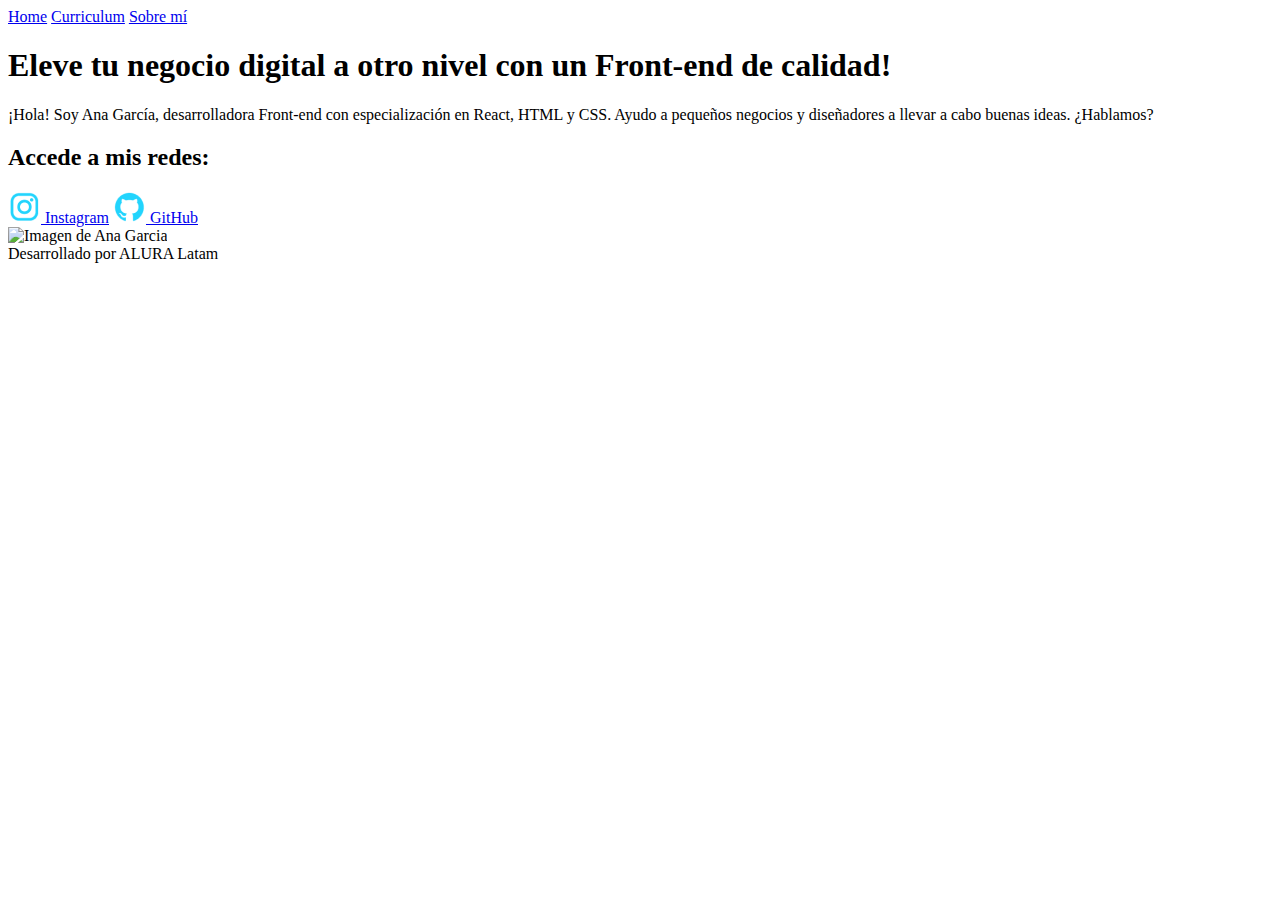
==== index.html @ be581c03 "Creando el proyecto" ====
<!DOCTYPE html>
<html lang="es">
<head>
    <meta charset="UTF-8">
    <meta http-equiv="X-UA-Compatible" content="IE=edge">
    <meta name="viewport" content="width=device-width, initial-scale=1.0">
    <title>Prueba ALURA</title>
    <link rel="stylesheet" href="style/style.css">
    <link rel="stylesheet" href="">
</head>
<body>
    <header class="header">
        <nav class="header__menu">
            <a class="header__menu__link" href="index.html">Home</a>
            <a class="header__menu__link" href="Curriculum.html">Curriculum</a>
            <a class="header__menu__link" href="about.html">Sobre mí</a>
        </nav>
    </header>
    <main class="presentacion">
        <section class="presentacion__contenido">
            <h1 class="presentacion__contenido__titulo">Eleve tu negocio digital a otro nivel<strong class="resaltar-Titulo"> con un Front-end de calidad!</strong></h1>
            <p class="presentacion__contenido__texto">¡Hola! Soy Ana García, desarrolladora Front-end con especialización en React, HTML y CSS.
                Ayudo a pequeños negocios y diseñadores a llevar a cabo buenas ideas. ¿Hablamos?
            </p>
            <div class="presentacion__enlaces">
                <h2 class="presentacion__enlaces__subtitulo"> Accede a mis redes:</h2>
                <a class="presentacion__enlaces__link" href="https://www.instagram.com/">
                    <img src="./assets/instagram.png" alt=""> Instagram</a>

                <a class="presentacion__enlaces__link" href="https://github.com/">
                    <img src="./assets/github.png" alt=""> GitHub</a>

            </div>
        </section>
        <img class="presentacion__imagen" src="imagenes/Rectangle 47.png" alt="Imagen de Ana Garcia">
    </main>
    <footer class="footer">Desarrollado por ALURA Latam</footer>
</body>
</html>
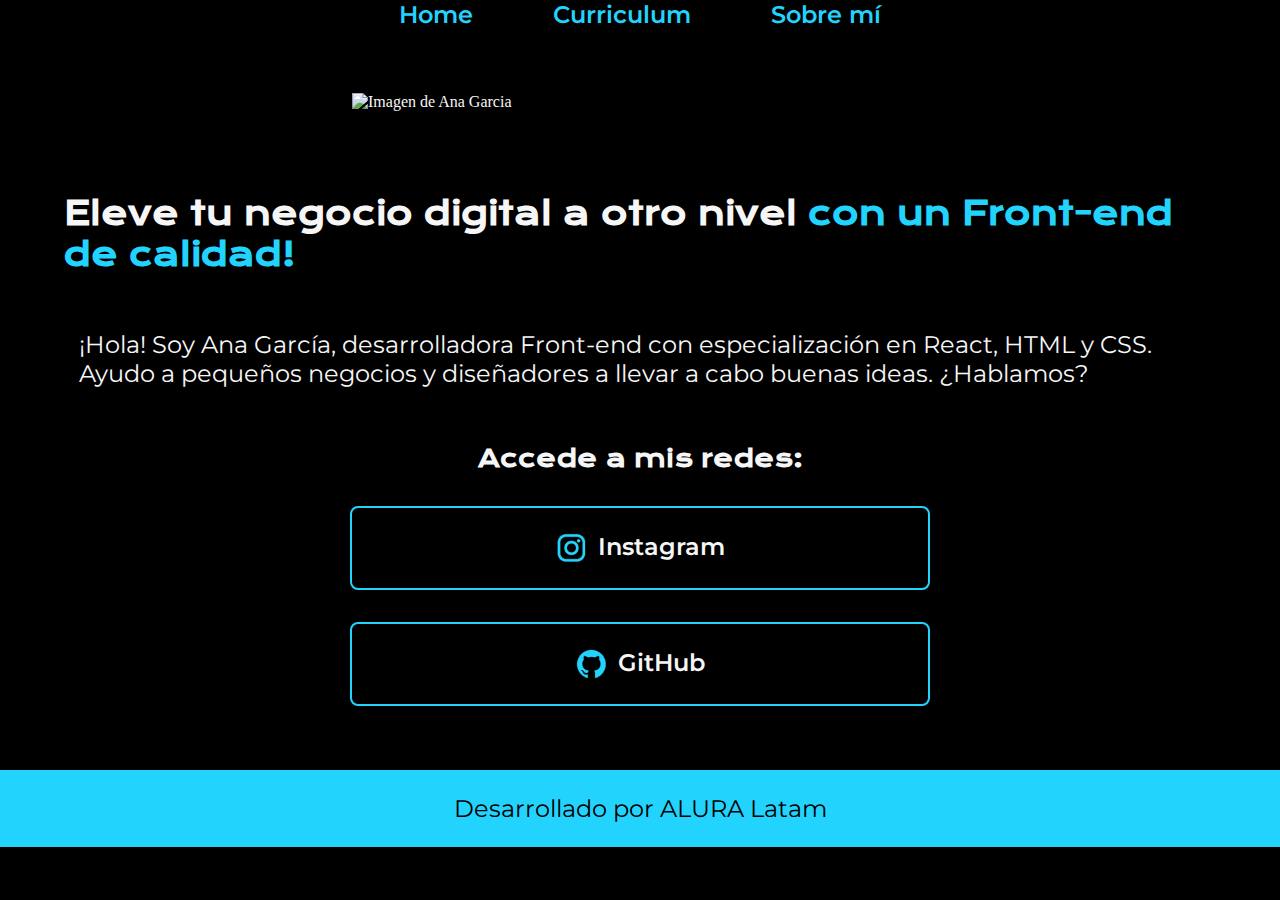
==== commit 4a5676c4: "Update index.html" ====
--- a/index.html
+++ b/index.html
@@ -5,8 +5,7 @@
     <meta http-equiv="X-UA-Compatible" content="IE=edge">
     <meta name="viewport" content="width=device-width, initial-scale=1.0">
     <title>Prueba ALURA</title>
-    <link rel="stylesheet" href="style/style.css">
-    <link rel="stylesheet" href="">
+    <link rel="stylesheet" href="Style/style.css">
 </head>
 <body>
     <header class="header">
--- a/Style/style.css
+++ b/Style/style.css
@@ -0,0 +1,143 @@
+@import url('https://fonts.googleapis.com/css2?family=Krona+One&family=Montserrat:ital,wght@0,100..900;1,100..900&display=swap');
+
+:root{
+    --color-primario: #000000;
+    --color-secundario: #f6f6f6;
+    --color-terciario: #22d4fd;
+    --fuente-montserrat: "Montserrat", sans-serif;
+    --fuente-krona: "Krona One", sans-serif;
+}
+
+* {
+    padding: 0;
+    margin: 0;
+    border: 0   ;
+    }
+p {
+    padding: 10px;
+    border: 2px var(--color-primario);
+    margin: 5px;
+}
+
+body{
+    background-color: var(--color-primario);
+    color: var(--color-secundario);
+    /*height: 100vh;*/
+    box-sizing: border-box;
+}
+
+.header{
+    padding: 2% 0% 0% 15%;
+}
+
+.header__menu{
+    display: flex ;
+    gap: 80px;
+}
+
+.header__menu__link{
+    font-family: var(--fuente-montserrat);
+    font-size: 1.5rem;
+    font-weight: 600;
+    color: var(--color-terciario);
+    text-decoration: none;
+}
+
+.resaltar-Titulo{
+    color: var(--color-terciario);
+}
+.presentacion{
+    display: flex;
+    align-items: center;
+    padding: 5% 5%;
+    justify-content: space-between;
+    gap: 82px;
+}
+.presentacion__contenido{
+    width: 50%;
+    display: flex;
+    flex-direction: column;
+    gap: 40px;
+}
+.presentacion__contenido__titulo{
+    font-size: 2.25ren;
+    font-family: "Krona One", sans-serif;
+}
+.presentacion__contenido__texto{
+    font-size: 1.5rem;
+    font-family: "Montserrat", sans-serif;
+}
+
+.presentacion__contenido__texto a{
+    text-decoration: none;
+    color: var(--color-terciario);
+}
+
+.presentacion__enlaces{
+    display: flex;
+    justify-content: space-between;
+    flex-direction: column;
+    align-items: center;
+    gap: 32px;
+
+}
+
+.presentacion__enlaces__subtitulo{
+    font-family: "Krona One", sans-serif;
+    font-size: 1.5rem;
+    font-weight: 400px;
+}
+
+.presentacion__enlaces__link{
+    width: 50%;
+    text-align: center;
+    padding: 24px 0;
+    border-radius: 8px;
+    font-family: var(--fuente-montserrat);
+    font-size: 1.5rem;
+    font-weight: 600;
+    text-decoration: none;
+    color: var(--color-secundario);
+    border: 2px solid var(--color-terciario);
+    display: flex;
+    justify-content: center;
+    gap: 10px;
+}
+
+.presentacion__enlaces__link:hover{
+    background-color: #272727;
+}
+.presentacion__imagen{
+    width: 50%;
+}
+
+.container {
+    margin: 20%;    /* agrega un margen para centrar los cuadrados en la pantalla */
+    display: flex;    /* coloca los cuadrados uno al lado del otro */
+    gap: 10px;    /* agrega espacios iguales entre cada cuadrado */
+}
+
+.footer{
+    background-color: #22D4FD;
+    padding: 24px;
+    color:#000000;
+    text-align: center;
+    font-family: var(--fuente-montserrat);
+    font-size: 1.5rem; /* 1rem = 16px */
+    font-weight: 400;
+}
+
+@media (max-width: 1300px){
+    .header{
+        padding: 0%;
+    }
+    .header__menu{
+        justify-content: center;
+    }
+    .presentacion {
+        flex-direction: column-reverse;
+    }
+    .presentacion__contenido{
+        width: auto;
+    }
+}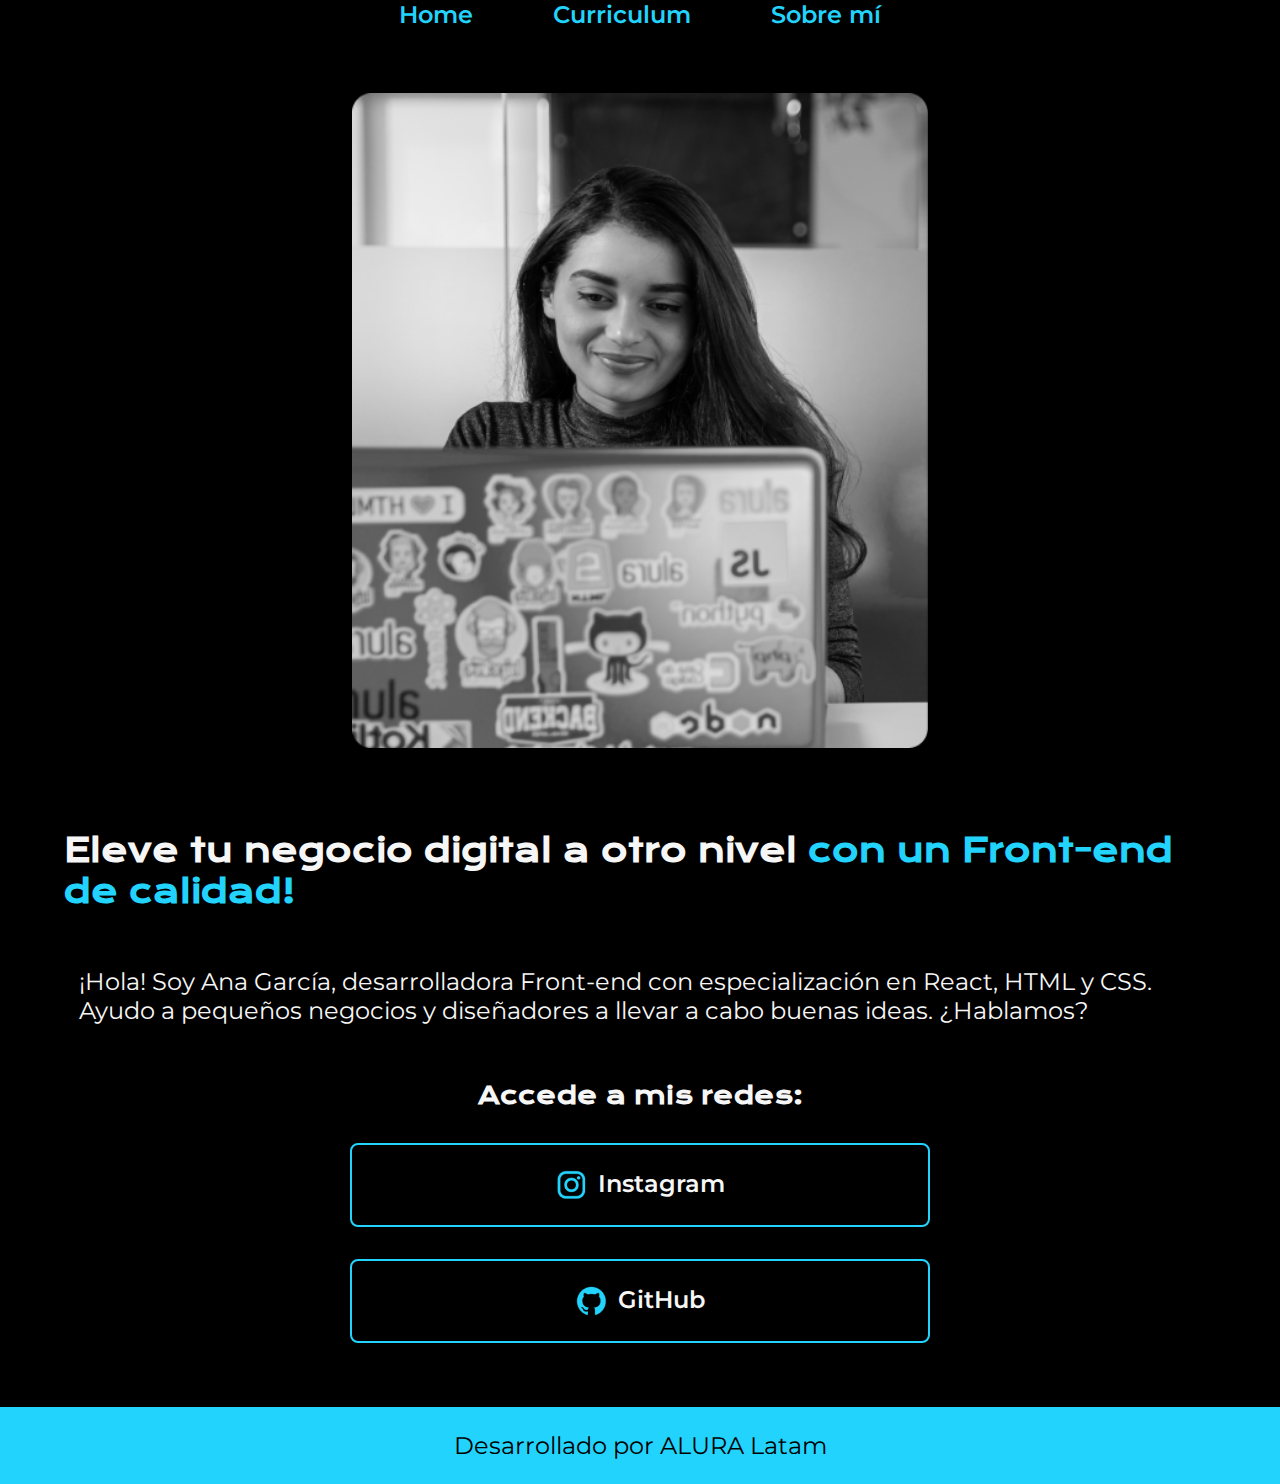
==== commit acd6e00a: "Modificaciones varias" ====
--- a/index.html
+++ b/index.html
@@ -4,7 +4,7 @@
     <meta charset="UTF-8">
     <meta http-equiv="X-UA-Compatible" content="IE=edge">
     <meta name="viewport" content="width=device-width, initial-scale=1.0">
-    <title>Prueba ALURA</title>
+    <title>Portafolio ALURA</title>
     <link rel="stylesheet" href="Style/style.css">
 </head>
 <body>
@@ -31,7 +31,7 @@
 
             </div>
         </section>
-        <img class="presentacion__imagen" src="imagenes/Rectangle 47.png" alt="Imagen de Ana Garcia">
+        <img class="presentacion__imagen" src="Imagenes/Rectangle 47.png" alt="Imagen de Ana Garcia">
     </main>
     <footer class="footer">Desarrollado por ALURA Latam</footer>
 </body>
